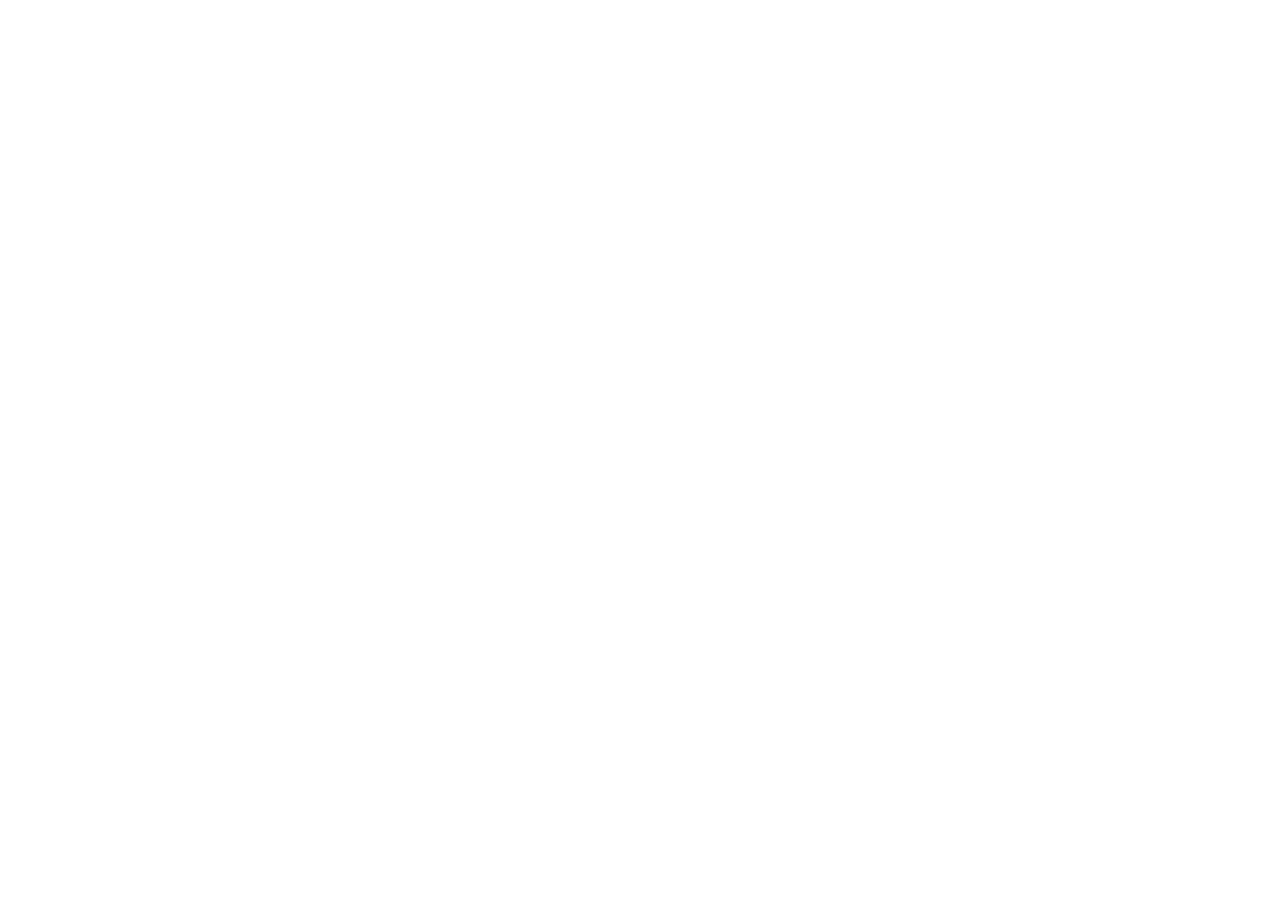
==== index.html @ 33f37fa2 "Coming soon" ====
<html>
<head>
  <!-- Kommentar -->
  <!DOCTYPE html>
  <html lang="sv">
    <head>
      <meta charset="utf-8">
      <meta name="viewport" content="width=device-width, initial-scale=1.0">
      <title>Tomorrow Textiles</title>
  		<link rel="stylesheet" href="./style.css">
      <link href="https://fonts.googleapis.com/css?family=Open+Sans:300,300i,400,400i,600,600i,700,700i,800,800i&display=swap" rel="stylesheet">
    </head>
</head>
<body>
  <div id="content-wrapper">
  <div id="background-image">
  </div>
  <div id="coming-soon">
    <h1> Tomorrow Textiles
    </h1>
    <a href="https://www.instagram.com/tomorrow.textiles/"> Coming soon
    <a>
  </div>
</div>
</body>
</html>
---- style.css ----
body {
  margin: 0;
  font-family: 'Open Sans', sans-serif;
}
h1 {
  font-size: 40px;
  color: white;
  font-weight: normal;
  text-align:center;
  font-weight:normal;
}
a {
  font-size: 25px;
  color: white;
  text-align: center;
  text-decoration: none;
  display: inherit;
  font-weight:lighter;
}
#content-wrapper{
  margin: 5vh;
  height: 90%;
}
#background-image{
  height: 100%;
  background-position: center;
  background-size: cover;
  background-image: url("rebecca_halv.jpg");
}
#coming-soon{
  position: absolute;
  width: 65vw;
  top: 50vh;
  left: 50vw;
  transform: translate(-50%, -50%);
}
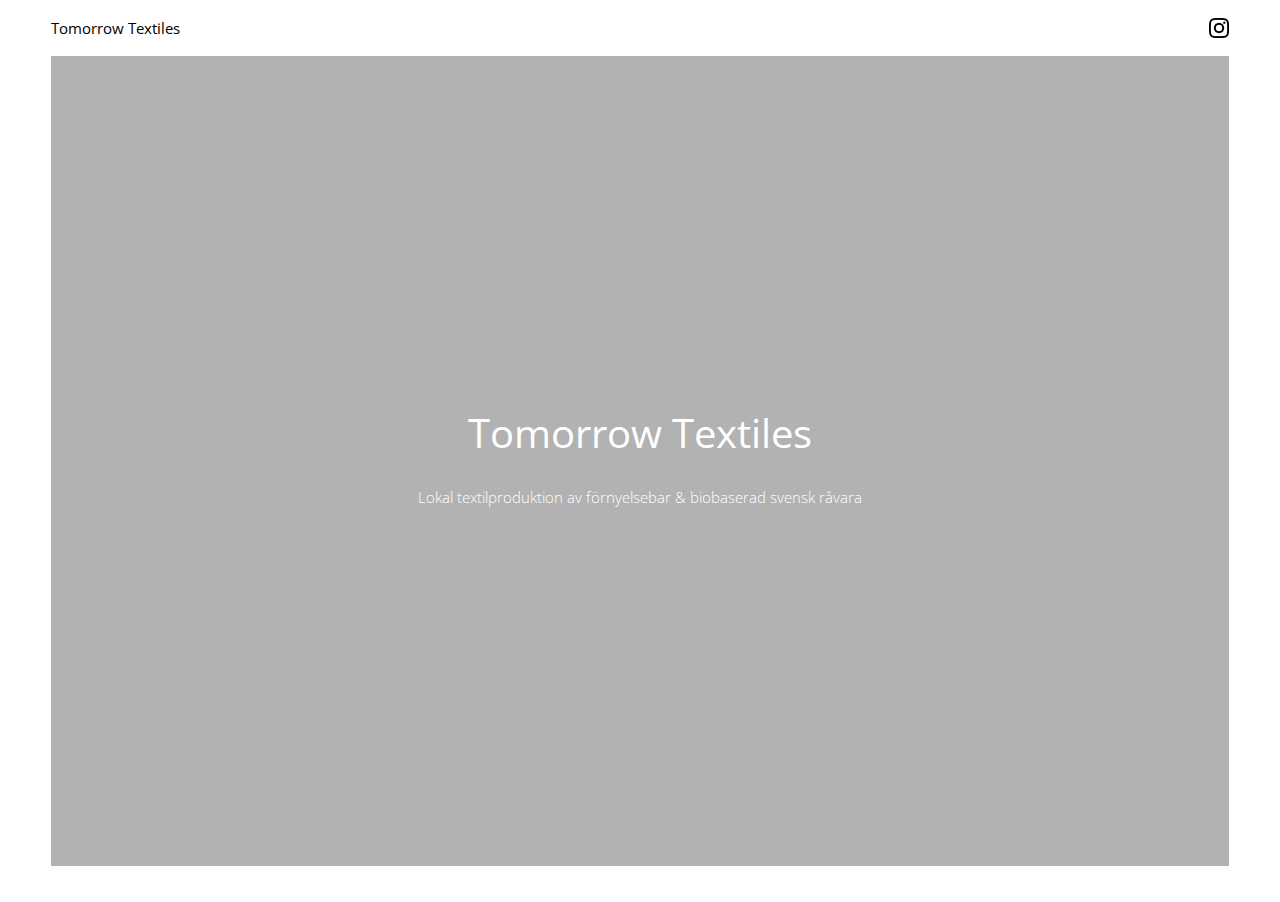
==== commit c1d026c9: "link to instagram" ====
--- a/index.html
+++ b/index.html
@@ -12,15 +12,28 @@
     </head>
 </head>
 <body>
+  <!-- Navivigation bar -->
+  <nav class="navigation-bar">
+    <a href="index.html">Tomorrow Textiles
+    </a>
+    <a id="instagram-link" href="https://www.instagram.com/tomorrow.textiles/">
+      <img id="icon" src="instagram_icon.png" alt="Instagram">
+    </a>
+  </nav>
+  <!-- Landing page -->
   <div id="content-wrapper">
-  <div id="background-image">
+    <div id="background-image-index">
+      <div id="overlay-index">
+      </div>
+    </div>
+    <div id="text-intro-index">
+      <h1> Tomorrow Textiles
+      </h1>
+      <p> Lokal textilproduktion av förnyelsebar & biobaserad svensk råvara
+      </p>
+    </div>
   </div>
-  <div id="coming-soon">
-    <h1> Tomorrow Textiles
-    </h1>
-    <a href="https://www.instagram.com/tomorrow.textiles/"> Coming soon
-    <a>
-  </div>
-</div>
+  <!-- Svensk Ullinnivation -->
 </body>
+<!-- Footer -->
 </html>
--- a/style.css
+++ b/style.css
@@ -9,25 +9,51 @@
   text-align:center;
   font-weight:normal;
 }
-a {
-  font-size: 25px;
+p {
+  font-size: 15px;
   color: white;
   text-align: center;
-  text-decoration: none;
-  display: inherit;
   font-weight:lighter;
 }
+ul{
+  margin: 0;
+  padding: 0;
+}
+li{
+  list-style-type: none;
+  display: inline;
+}
+a{
+  font-size: 15px;
+  text-decoration: none;
+  color: black;
+}
+nav {
+  margin: 2vh 4vw 2vh 4vw;
+}
+#instagram-link {
+  float: right;
+}
+#icon{
+  width: 20px;
+}
 #content-wrapper{
-  margin: 5vh;
+  margin: 0vh 4vw 4vh 4vw;
   height: 90%;
 }
-#background-image{
+#background-image-index{
   height: 100%;
   background-position: center;
   background-size: cover;
   background-image: url("rebecca_halv.jpg");
 }
-#coming-soon{
+#overlay-index {
+  position: inherit;
+  height: 100%;
+  width: 100%;
+  background-color: rgba(0,0,0,0.3);
+}
+#text-intro-index{
   position: absolute;
   width: 65vw;
   top: 50vh;
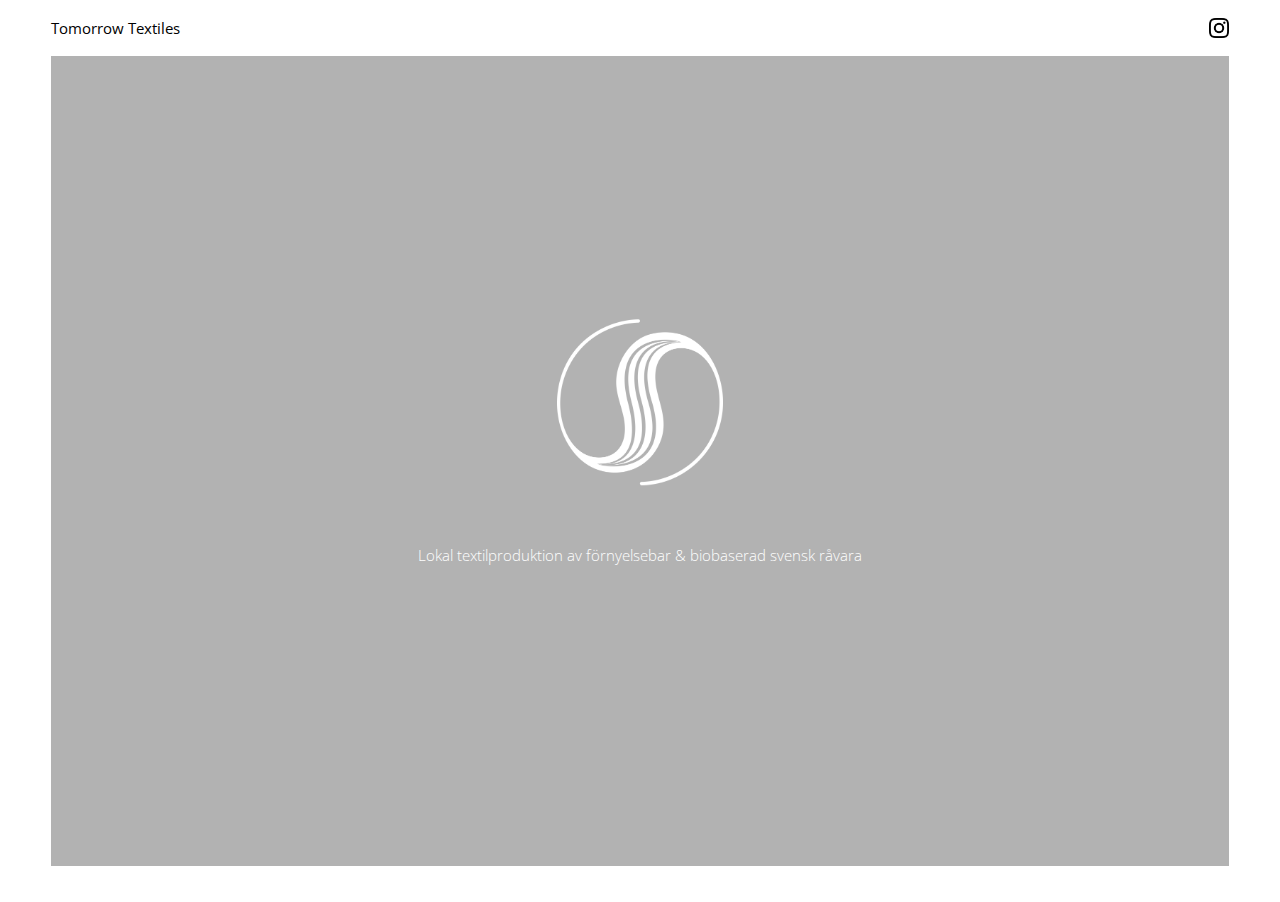
==== commit 79cade17: "logo" ====
--- a/index.html
+++ b/index.html
@@ -27,8 +27,7 @@
       </div>
     </div>
     <div id="text-intro-index">
-      <h1> Tomorrow Textiles
-      </h1>
+      <img id="logo" src="tt-logo-large.png" alt="Tomorrow Textiles">
       <p> Lokal textilproduktion av förnyelsebar & biobaserad svensk råvara
       </p>
     </div>
--- a/style.css
+++ b/style.css
@@ -53,6 +53,15 @@
   width: 100%;
   background-color: rgba(0,0,0,0.3);
 }
+#logo{
+  display: block;
+  margin-left: auto;
+  margin-right: auto;
+  padding-bottom: 5vh;
+  width: 20%;
+
+
+}
 #text-intro-index{
   position: absolute;
   width: 65vw;
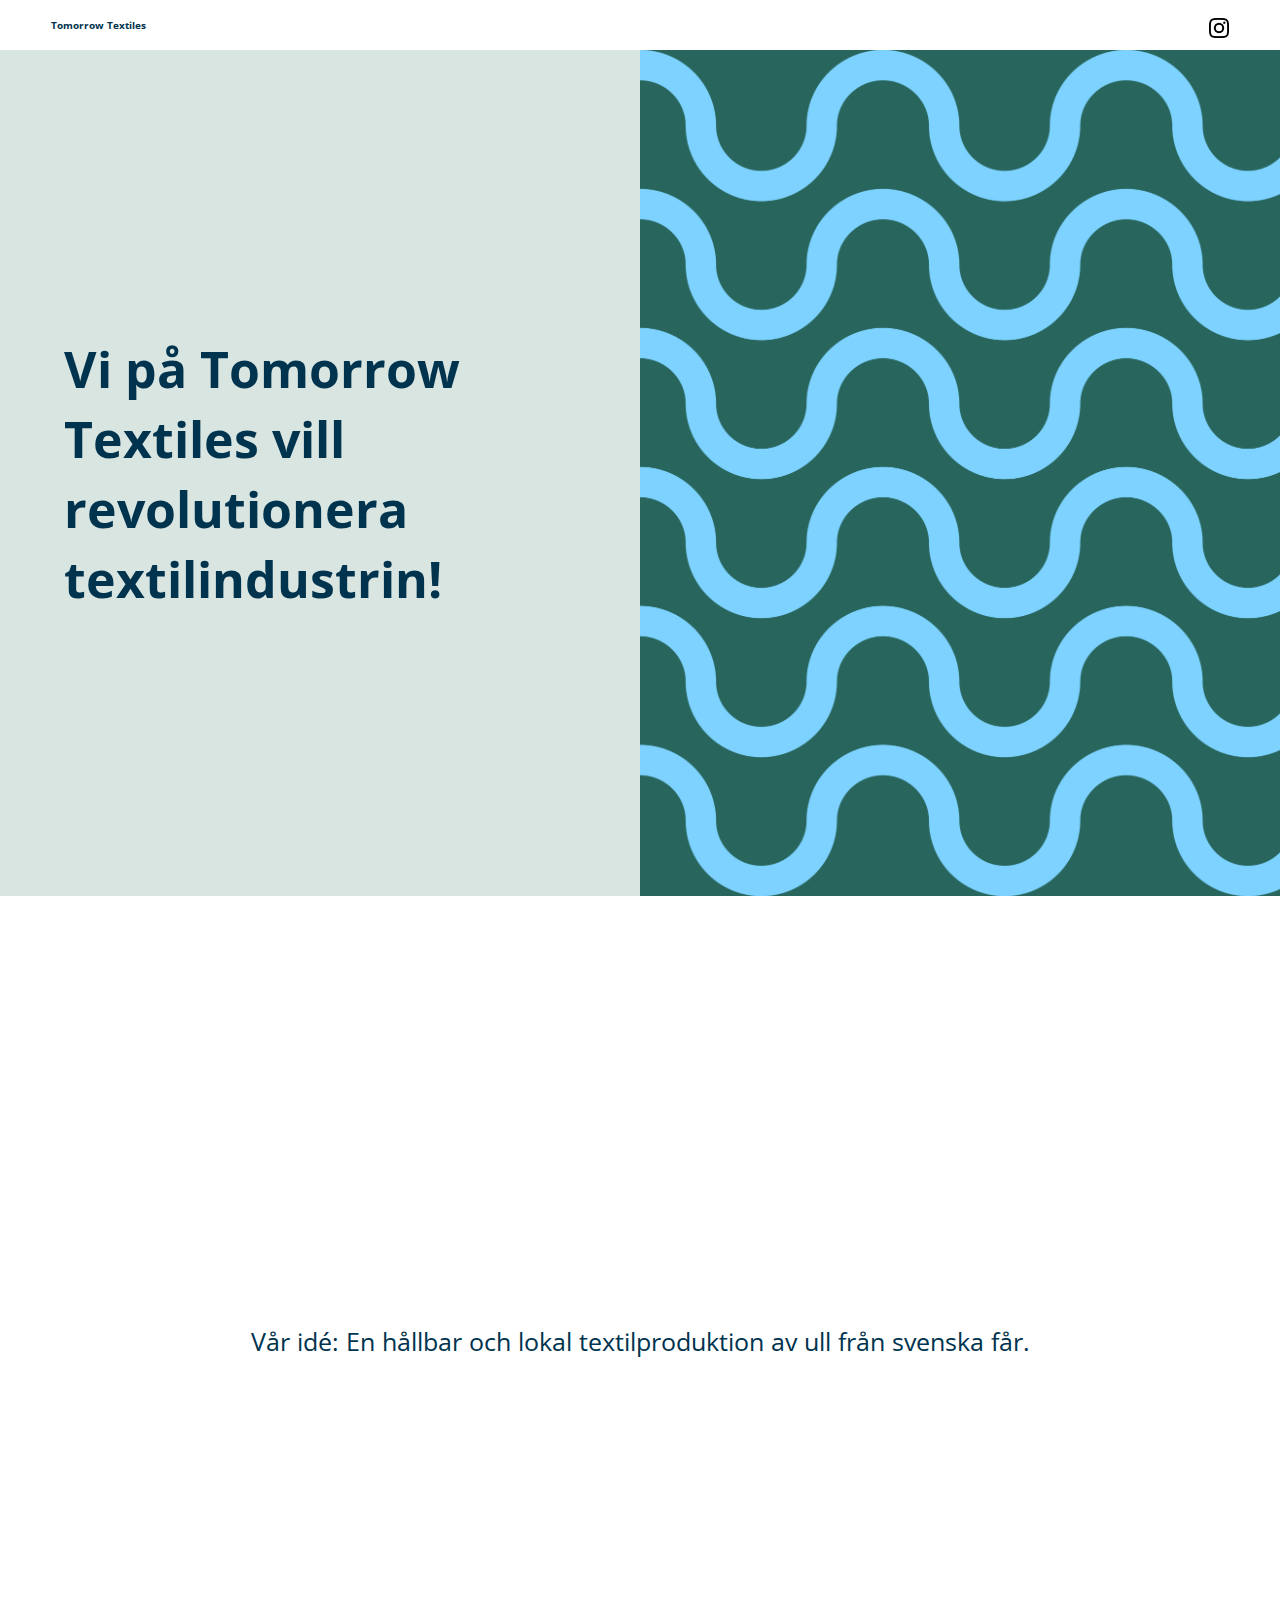
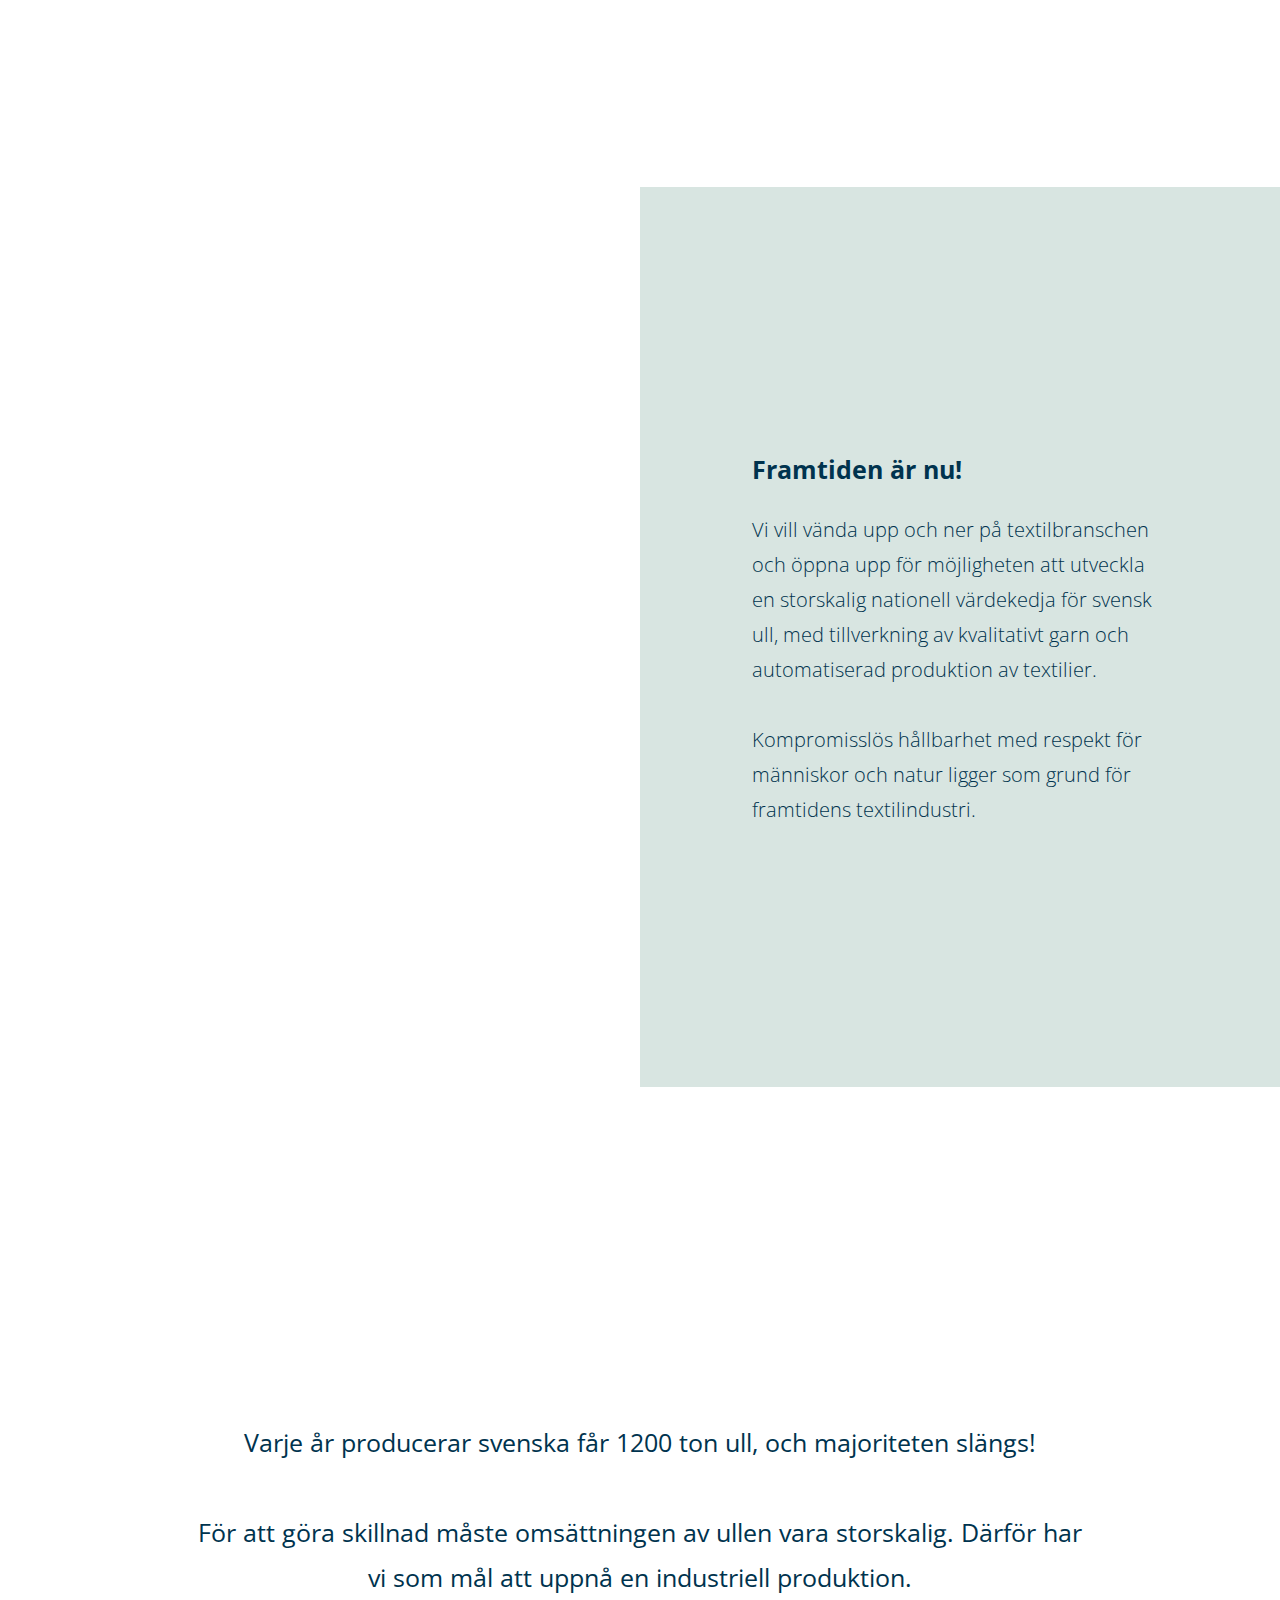
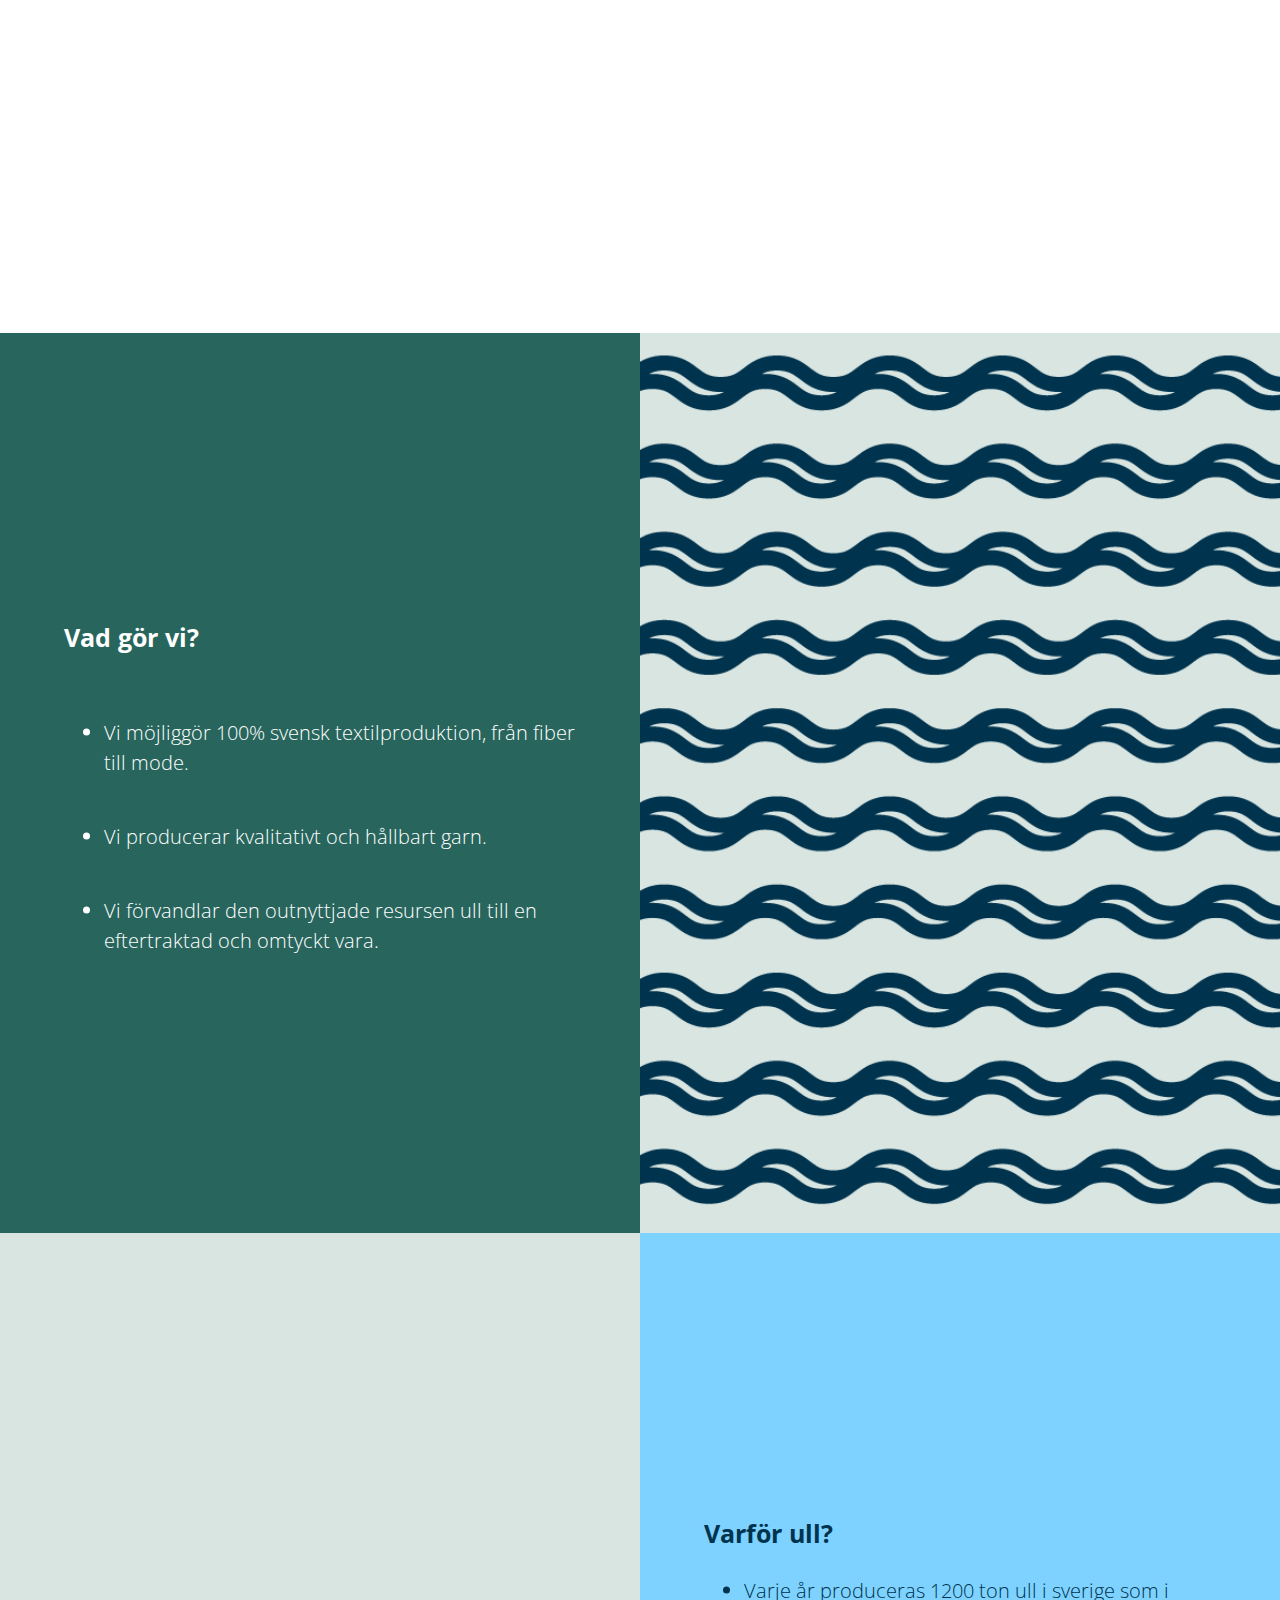
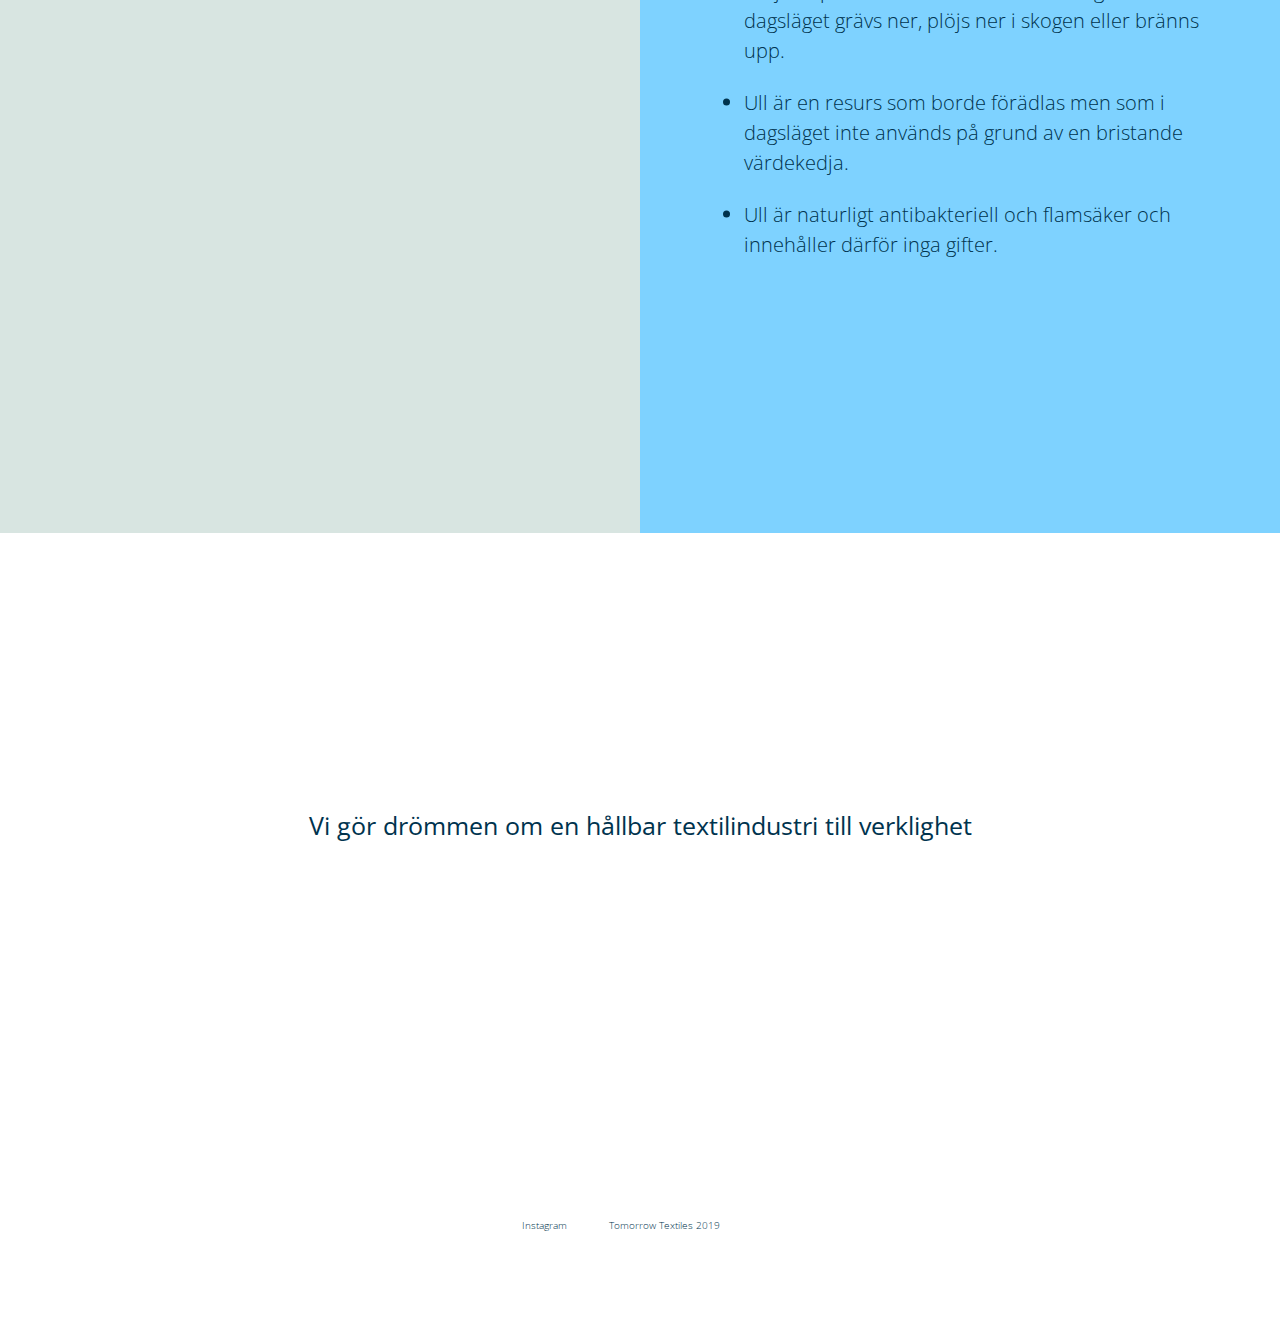
==== commit b491fe60: "New and first version of the website" ====
--- a/index.html
+++ b/index.html
@@ -16,23 +16,113 @@
   <nav class="navigation-bar">
     <a href="index.html">Tomorrow Textiles
     </a>
-    <a id="instagram-link" href="https://www.instagram.com/tomorrow.textiles/">
-      <img id="icon" src="instagram_icon.png" alt="Instagram">
+    <a class="instagram-link" href="https://www.instagram.com/tomorrow.textiles/">
+      <img class="icon" src="instagram_icon.png" alt="Instagram">
     </a>
   </nav>
+  <!-- Containing the wolge page -->
+<div class="content-wrapper">
   <!-- Landing page -->
-  <div id="content-wrapper">
-    <div id="background-image-index">
-      <div id="overlay-index">
+    <div class="content-wrapper-grid-index">
+      <div id="content-wrapper-index-left">
+        <div id="content-wrapper-index-left-text">
+        <h1> Vi på Tomorrow Textiles vill revolutionera textilindustrin!
+        </h1>
+        </div>
+      </div>
+      <div id="content-wrapper-index-right">
       </div>
     </div>
-    <div id="text-intro-index">
-      <img id="logo" src="tt-logo-large.png" alt="Tomorrow Textiles">
-      <p> Lokal textilproduktion av förnyelsebar & biobaserad svensk råvara
-      </p>
+  <!-- Vår galna idé -->
+    <div class="content-wrapper-citat">
+      <div class="content-wrapper-citat-short-text">
+        <h2> Vår idé: En hållbar och lokal textilproduktion av ull från svenska får.
+        </h2>
+      </div>
+    </div>
+  <!-- Framtiden är nu -->
+  <div class="content-wrapper-grid">
+    <div id="content-wrapper-framtid-left">
+    </div>
+    <div id="content-wrapper-framtid-right">
+      <div id="content-wrapper-framtid-right-text">
+        <h3> Framtiden är nu!
+        </h3>
+        <p> Vi vill vända upp och ner på textilbranschen och öppna upp för
+        möjligheten att utveckla en storskalig nationell värdekedja för
+        svensk ull, med tillverkning av kvalitativt garn och automatiserad
+        produktion av textilier.
+        <br>
+        <br>
+        Kompromisslös hållbarhet med respekt för människor
+        och natur ligger som grund för framtidens textilindustri.
+        </p>
+      </div>
     </div>
   </div>
-  <!-- Svensk Ullinnivation -->
+  <!-- 1200 tonn ull  -->
+  <div class="content-wrapper-citat">
+    <div class="content-wrapper-citat-long-text">
+      <h2> Varje år producerar svenska får 1200 ton ull, och majoriteten slängs!
+        <br>
+        <br>
+        För att göra skillnad måste omsättningen av ullen vara
+        storskalig. Därför har vi som mål att uppnå en industriell produktion.
+      </h2>
+    </div>
+  </div>
+  <!-- faktaruta + mönster -->
+  <div class="content-wrapper-grid">
+    <div id="content-wrapper-fakta-left">
+      <div id="content-wrapper-fakta-left-text">
+        <h3> Vad gör vi? </h3>
+        <br>
+        <ul>
+        <li> Vi möjliggör 100% svensk textilproduktion, från fiber till mode.</li>
+        <br>
+        <br>
+        <li> Vi producerar kvalitativt och hållbart garn.  </li>
+        <br>
+        <br>
+        <li> Vi förvandlar den outnyttjade resursen ull till en eftertraktad och omtyckt vara. </li>
+      </ul>
+      </div>
+    </div>
+    <div id="content-wrapper-fakta-right">
+    </div>
+  </div>
+  <!-- Varför ull? -->
+  <div class="content-wrapper-grid">
+    <div id="content-wrapper-ull-left">
+    </div>
+    <div id="content-wrapper-ull-right">
+      <div id="content-wrapper-ull-right-text">
+        <h3>Varför ull?
+        </h3>
+        <ul>
+          <li> Varje år produceras 1200 ton ull i sverige som i dagsläget grävs ner, plöjs ner i skogen eller bränns upp. </li>
+          <br>
+          <li> Ull är en resurs som borde förädlas men som i dagsläget inte används på grund av en bristande värdekedja. </li>
+          <br>
+          <li> Ull är naturligt antibakteriell och flamsäker och innehåller därför inga gifter.</li>
+        </ul>
+      </div>
+    </div>
+  </div>
+  <!-- Citat: vi är inte bara ett spinneri-->
+  <div class="content-wrapper-citat">
+    <div class="content-wrapper-citat-text-footer">
+      <h2> Vi gör drömmen om en hållbar textilindustri till verklighet
+      </h2>
+    </div>
+  </div>
+  </div>
+  <!-- Heltäckande bild, footer, kontakt-->
+<footer>
+  <div id="content-wrapper-footer">
+    <a href="https://www.instagram.com/tomorrow.textiles/"> Instagram </a>
+    <p> Tomorrow Textiles 2019 </p>
+  </div>
+</footer>
 </body>
-<!-- Footer -->
 </html>
--- a/style.css
+++ b/style.css
@@ -3,69 +3,320 @@
   font-family: 'Open Sans', sans-serif;
 }
 h1 {
-  font-size: 40px;
-  color: white;
+  font-size: 50px;
+  font-weight: normal;
+  text-align:left;
+  font-weight:bold;
+  color: #00334E;
+  line-height: 70px;
+}
+h2{
+  font-size: 25px;
   font-weight: normal;
   text-align:center;
   font-weight:normal;
+  color: #00334E;
+  line-height: 45px;
+}
+h3{
+  font-size: 25px;
+  text-align: left;
+  color: white;
+  font-weight:bold;
+  line-height: 35px;
+  color:#00334E;
 }
 p {
-  font-size: 15px;
+  font-size: 20px;
+  text-align: left;
+  font-weight:lighter;
+  line-height: 35px;
+  color: #00334E;
+}
+li {
+  font-size: 20px;
+  text-align: left;
+  font-weight:lighter;
+  line-height: 30px;
   color: white;
-  text-align: center;
+}
+a{
+  font-size: 10px;
   font-weight:lighter;
-}
-ul{
-  margin: 0;
-  padding: 0;
-}
-li{
-  list-style-type: none;
-  display: inline;
-}
-a{
-  font-size: 15px;
   text-decoration: none;
-  color: black;
+  color: #00334E;
 }
 nav {
   margin: 2vh 4vw 2vh 4vw;
 }
-#instagram-link {
+/* navigation bar */
+.navigation-bar a {
+  font-weight: bold;
+}
+.instagram-link {
   float: right;
 }
-#icon{
+.icon{
   width: 20px;
 }
-#content-wrapper{
-  margin: 0vh 4vw 4vh 4vw;
-  height: 90%;
-}
-#background-image-index{
-  height: 100%;
+/* Landing page */
+.content-wrapper{
+    width: 100%;
+}
+.content-wrapper-grid-index{
+  display: grid;
+  grid-template-columns: 1fr 1fr;
+  grid-gap: 0vw;
+  padding: 0vw;
+  margin-top: 0;
+  grid-auto-rows: 94vh;
+}
+.content-wrapper-grid{
+  display: grid;
+  grid-gap: 0vw;
+  padding: 0vw;
+  margin-top: 0;
+  display: grid;
+  width: 100%;
+  grid-auto-rows: 100vh;
+  grid-template-areas:  "a b";
+}
+#content-wrapper-index-left{
+  background-color: #D8E5E1;
+  position: relative;
+}
+#content-wrapper-index-left-text{
+  position: absolute;
+  width: 80%;
+  top: 50%;
+  left: 50%;
+  transform: translate(-50%, -50%);
+  padding: 7vh 0vw;
+}
+#content-wrapper-index-right{
+  background-color: #28665D;
+  background-image: url("thread_1.png");
+  background-repeat: no-repeat;
+  background-size: cover;
+}
+/* sida med citat */
+.content-wrapper-citat {
+  position: relative;
+  display: table;
+  width: 100%;
+  text-align:center;
+}
+.content-wrapper-citat-short-text {
+  width: 70%;
+  margin: auto;
+  margin-top: 47vh;
+  margin-bottom: 47vh;
+}
+.content-wrapper-citat-long-text {
+  width: 70%;
+  margin: auto;
+  margin-top: 37vh;
+  margin-bottom: 37vh;
+}
+.content-wrapper-citat-text-footer {
+  width: 70%;
+  margin: auto;
+  margin-top: 30vh;
+  margin-bottom: 30vh;
+}
+/* Framtiden är nu */
+#content-wrapper-framtid-left{
+  background-color: #ffffff;
+  background-image: url("rebecca_halv.jpg");
+  background-repeat: no-repeat;
+  background-size: cover;
   background-position: center;
-  background-size: cover;
-  background-image: url("rebecca_halv.jpg");
-}
-#overlay-index {
-  position: inherit;
-  height: 100%;
-  width: 100%;
-  background-color: rgba(0,0,0,0.3);
-}
-#logo{
-  display: block;
-  margin-left: auto;
-  margin-right: auto;
-  padding-bottom: 5vh;
-  width: 20%;
-
-
-}
-#text-intro-index{
+}
+#content-wrapper-framtid-right{
+  background-color: #D8E5E1;
+  position: relative;
+}
+#content-wrapper-framtid-right-text {
   position: absolute;
-  width: 65vw;
-  top: 50vh;
-  left: 50vw;
+  width: 65%;
+  top: 50%;
+  left: 50%;
   transform: translate(-50%, -50%);
-}
+  padding: 7vh 0vw;
+}
+/* Faktarutan */
+#content-wrapper-fakta-left{
+  background-color: #28665D;
+  position: relative;
+  grid-area: a;
+}
+#content-wrapper-fakta-left-text{
+  position: absolute;
+  width: 80%;
+  top: 50%;
+  left: 50%;
+  transform: translate(-50%, -50%);
+  padding: 7vh 0vw;
+}
+#content-wrapper-fakta-left-text p{
+  color: white;
+}
+#content-wrapper-fakta-left-text h3{
+  color: white;
+}
+#content-wrapper-fakta-right{
+  background-color: #D8E5E1;
+  background-image: url("thread_2.png");
+  background-repeat: no-repeat;
+  background-size: cover;
+  grid-area: b;
+}
+/* Varför Ull */
+#content-wrapper-ull-left{
+  background-color: #D8E5E1;
+  background-image: url("ull_2.jpg");
+  background-repeat: no-repeat;
+  background-size: cover;
+  grid-area: aa ba;
+}
+#content-wrapper-ull-right{
+  background-color: #7ED2FF;
+  position: relative;
+  grid-area: ab bb;
+}
+#content-wrapper-ull-right-text{
+  position: absolute;
+  width: 80%;
+  top: 50%;
+  left: 50%;
+  transform: translate(-50%, -50%);
+  padding: 7vh 0vw;
+}
+#content-wrapper-ull-right-text li {
+  color: #00334E;
+}
+#content-wrapper-footer{
+  display: table;
+  padding: 10vh 8vw;
+  text-align: center;
+  margin: auto;
+  background-image: url("");
+  background-color: white;
+  background-repeat: no-repeat;
+  background-size: cover;
+  position: relative;
+}
+#content-wrapper-footer p {
+  display: inline;
+  font-size: 10px;
+  padding: 0vh 3vw 0vh 0vw;
+}
+#content-wrapper-footer a {
+  display: inline;
+  font-size: 10px;
+  padding: 0vh 3vw 0vh 0vw;
+}
+/* On screens that are 600px or less*/
+@media screen and (max-width: 600px){
+  h1 {
+    font-size: 30px;
+    line-height: 45px;
+  }
+  h2{
+    font-size: 15px;
+    line-height: 20px;
+  }
+  h3{
+    font-size: 15px;
+    line-height: 20px;
+  }
+  p {
+    font-size: 12px;
+    line-height: 18px;
+  }
+  li {
+    font-size: 15px;
+    line-height: 20px;
+  }
+  .content-wrapper-grid{
+    display: grid;
+    grid-gap: 0vw;
+    padding: 0vw;
+    margin-top: 0;
+    display: grid;
+    width: 100%;
+    grid-auto-rows: 50vh;
+    grid-template-areas:  "a"
+                          "b";
+  }
+  #content-wrapper-fakta-left{
+    background-color: #28665D;
+    position: relative;
+    grid-area: b;
+  }
+  #content-wrapper-fakta-right{
+    background-color: #D8E5E1;
+    background-image: url("thread_2.png");
+    background-repeat: no-repeat;
+    background-size: cover;
+    grid-area: a;
+  }
+  .content-wrapper-grid-index{
+    grid-template-columns: 1fr;
+    grid-auto-rows: 50vh;
+  }
+  #content-wrapper-index-left-text{
+    width: 65%;
+  }
+  /* sida med citat */
+  .content-wrapper-citat-short-text {
+    width: 75%;
+    margin: auto;
+    margin-top: 25vh;
+    margin-bottom: 25vh;
+  }
+  .content-wrapper-citat-long-text {
+    width: 75%;
+    margin: auto;
+    margin-top: 20vh;
+    margin-bottom: 20vh;
+  }
+  .content-wrapper-citat-text-footer {
+    width: 75%;
+    margin: auto;
+    margin-top: 15vh;
+    margin-bottom: 15vh;
+  }
+  #content-wrapper-footer{
+    padding: 5vh 8vw;
+  }
+}
+@media screen and (min-width: 600px)and (max-width: 900px) {
+  .content-wrapper-grid-index{
+    grid-template-columns: 1fr;
+    grid-auto-rows: 50vh;
+  }
+  .content-wrapper-grid{
+    display: grid;
+    grid-gap: 0vw;
+    padding: 0vw;
+    margin-top: 0;
+    display: grid;
+    width: 100%;
+    grid-auto-rows: 50vh;
+    grid-template-areas:  "a"
+                          "b";
+  }
+  #content-wrapper-fakta-left{
+    background-color: #28665D;
+    position: relative;
+    grid-area: b;
+  }
+  #content-wrapper-fakta-right{
+    background-color: #D8E5E1;
+    background-image: url("thread_2.png");
+    background-repeat: no-repeat;
+    background-size: cover;
+    grid-area: a;
+  }
+}
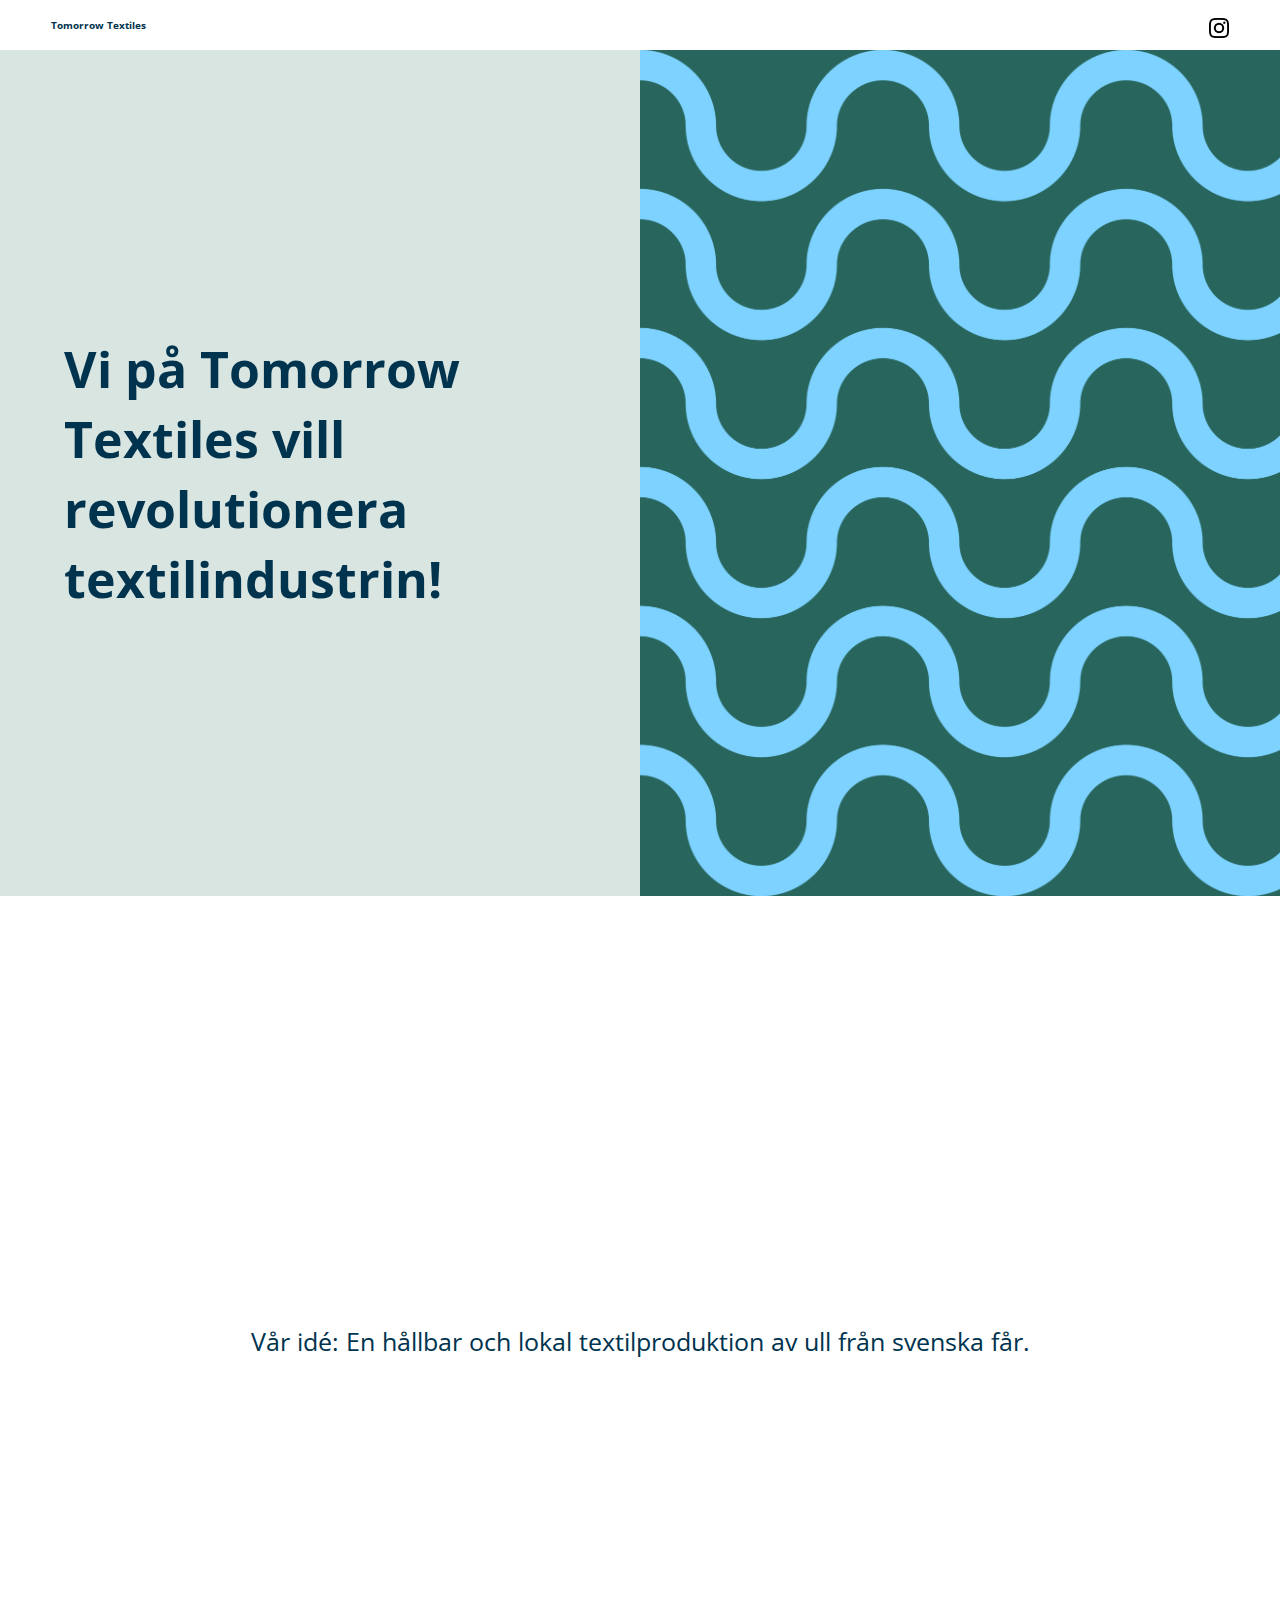
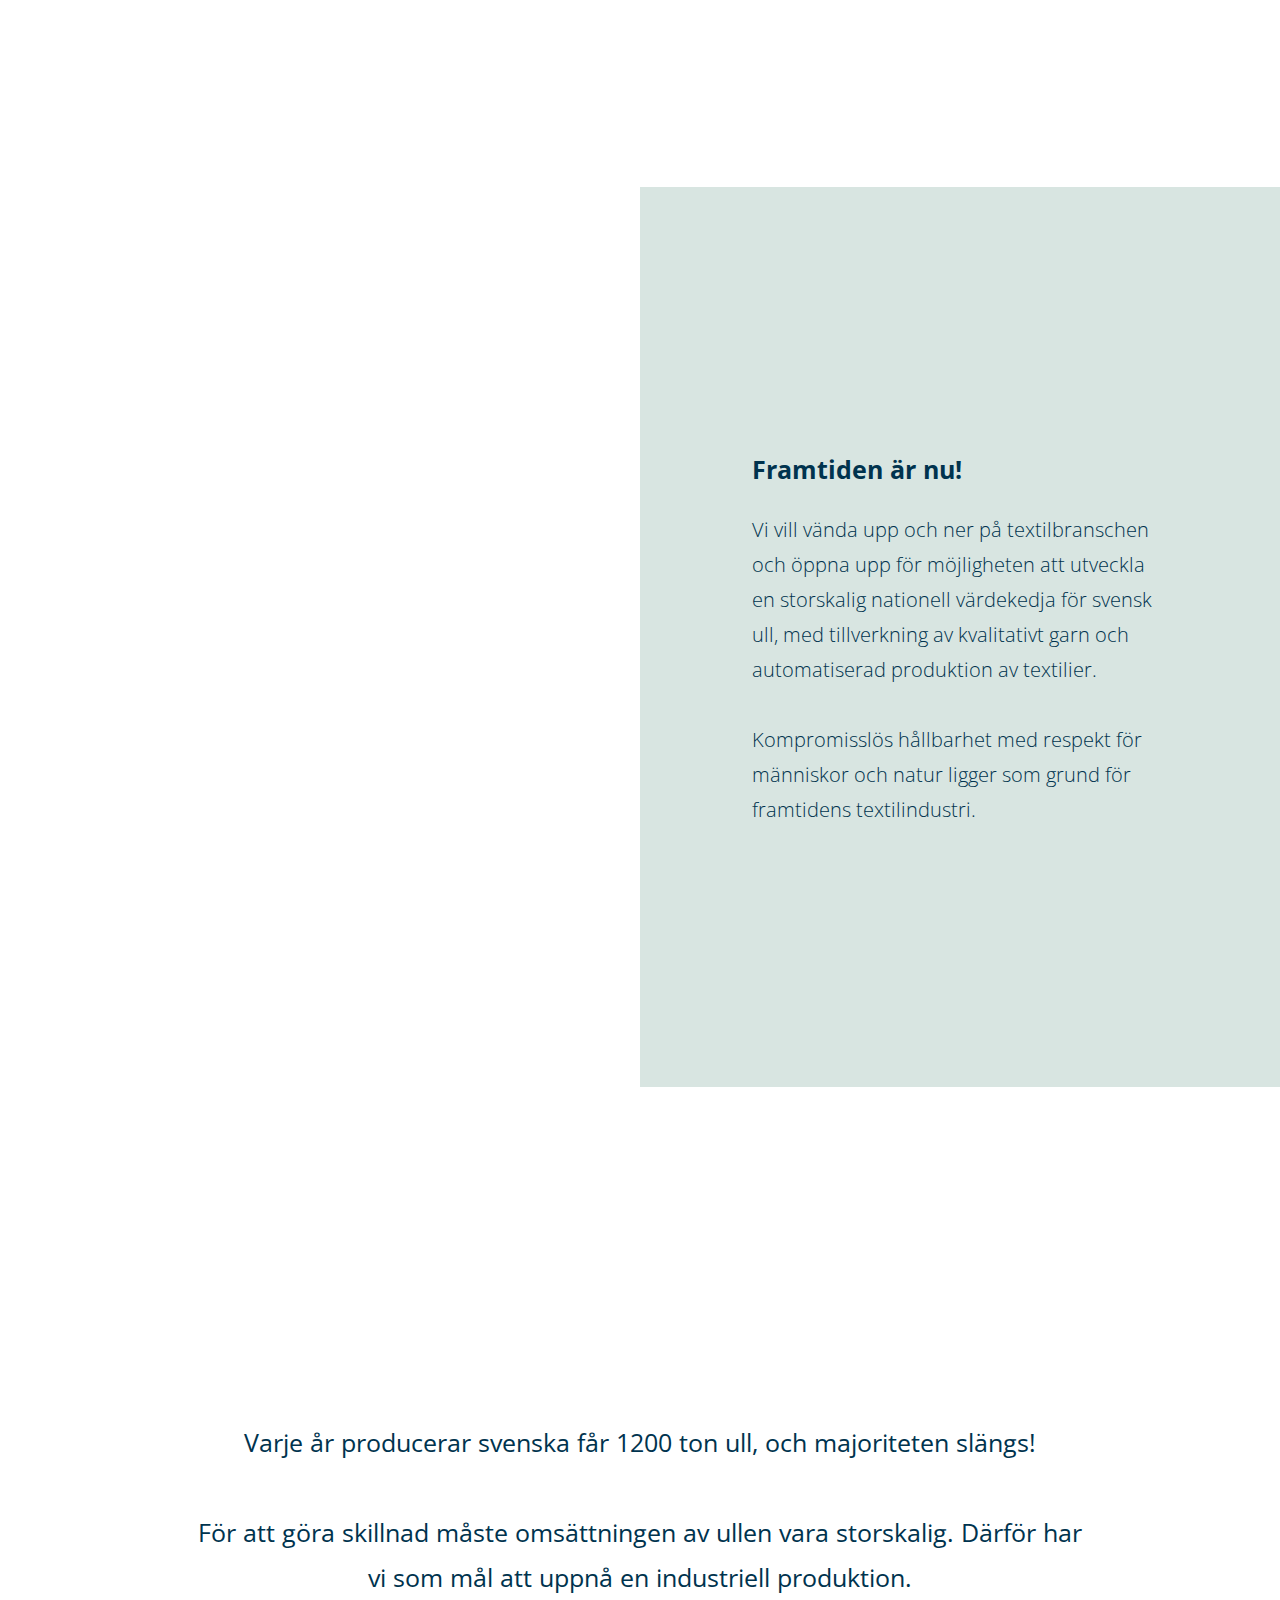
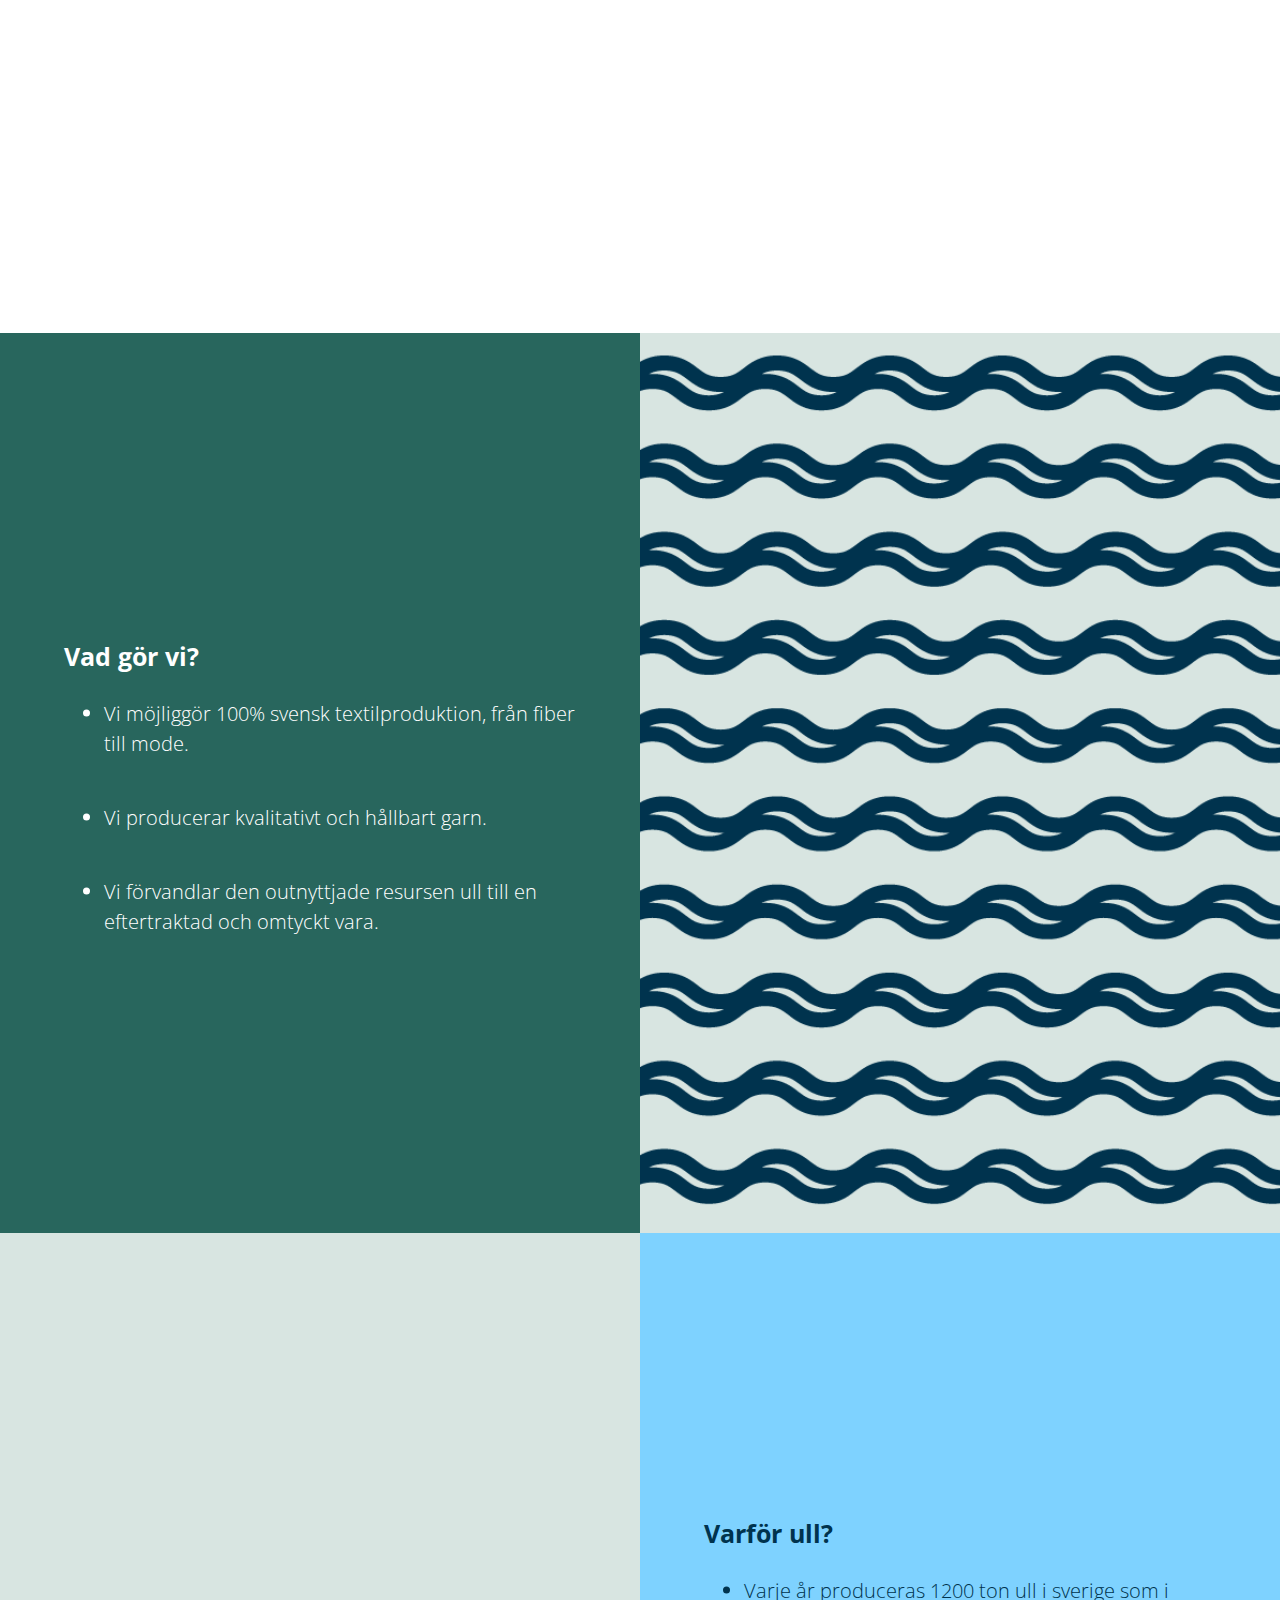
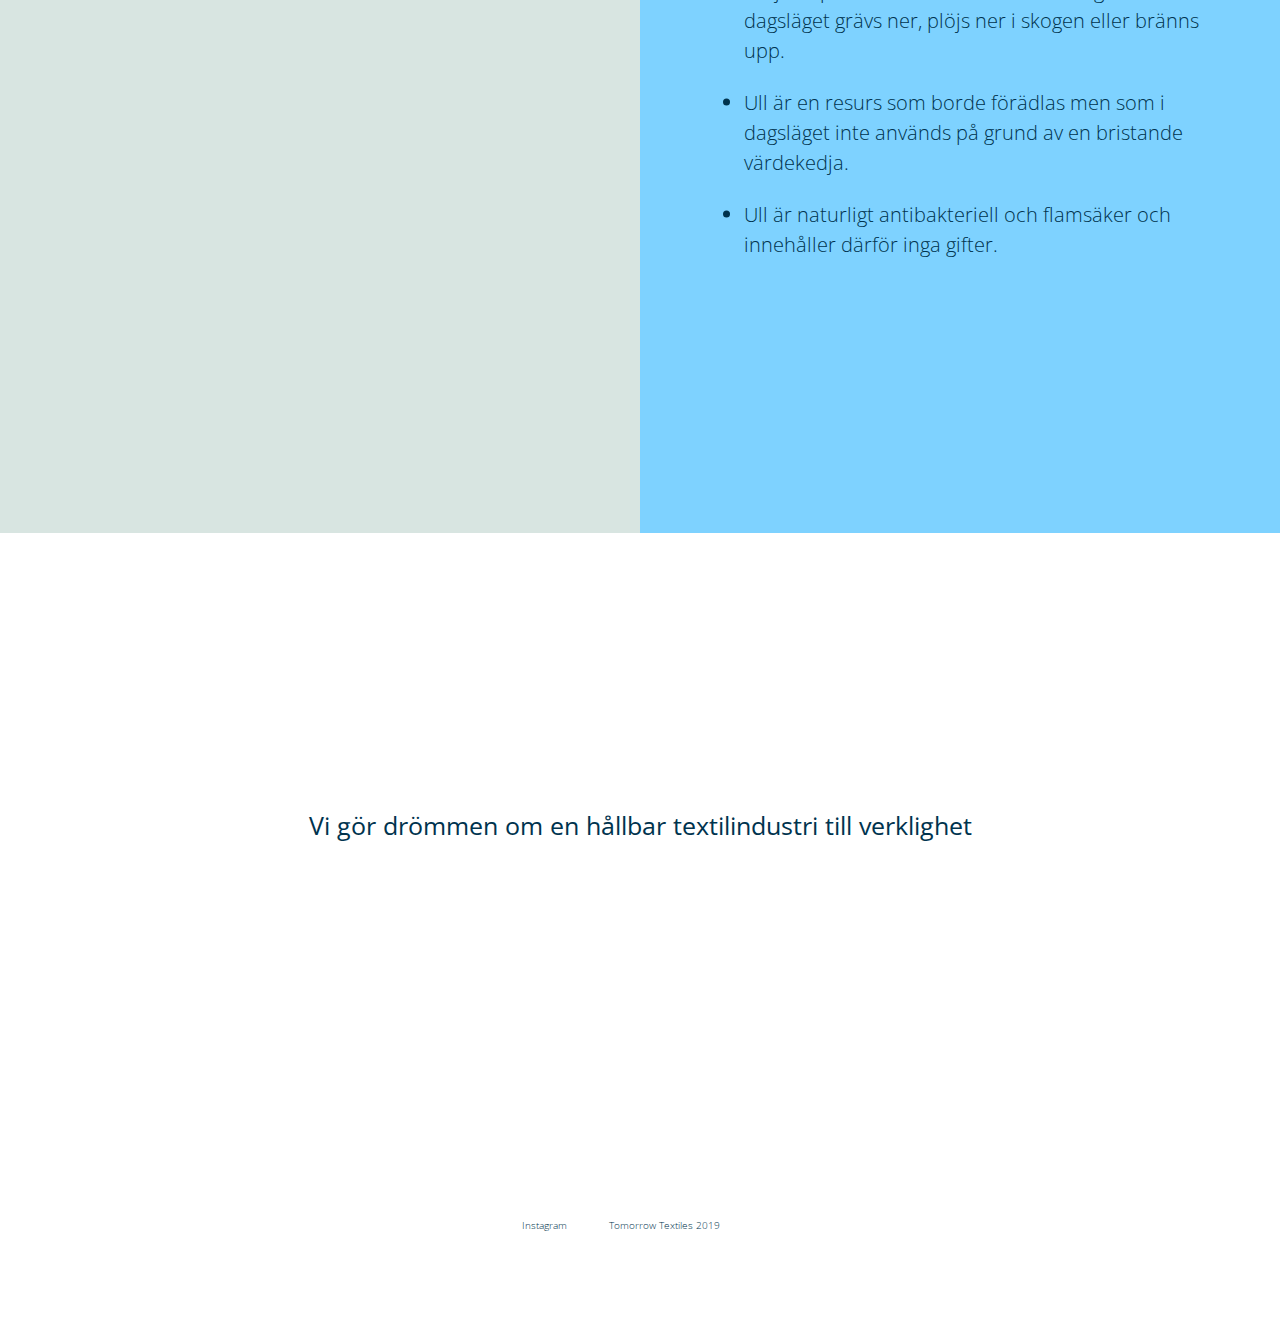
==== commit d9c14812: "Update index.html" ====
--- a/index.html
+++ b/index.html
@@ -76,7 +76,6 @@
     <div id="content-wrapper-fakta-left">
       <div id="content-wrapper-fakta-left-text">
         <h3> Vad gör vi? </h3>
-        <br>
         <ul>
         <li> Vi möjliggör 100% svensk textilproduktion, från fiber till mode.</li>
         <br>
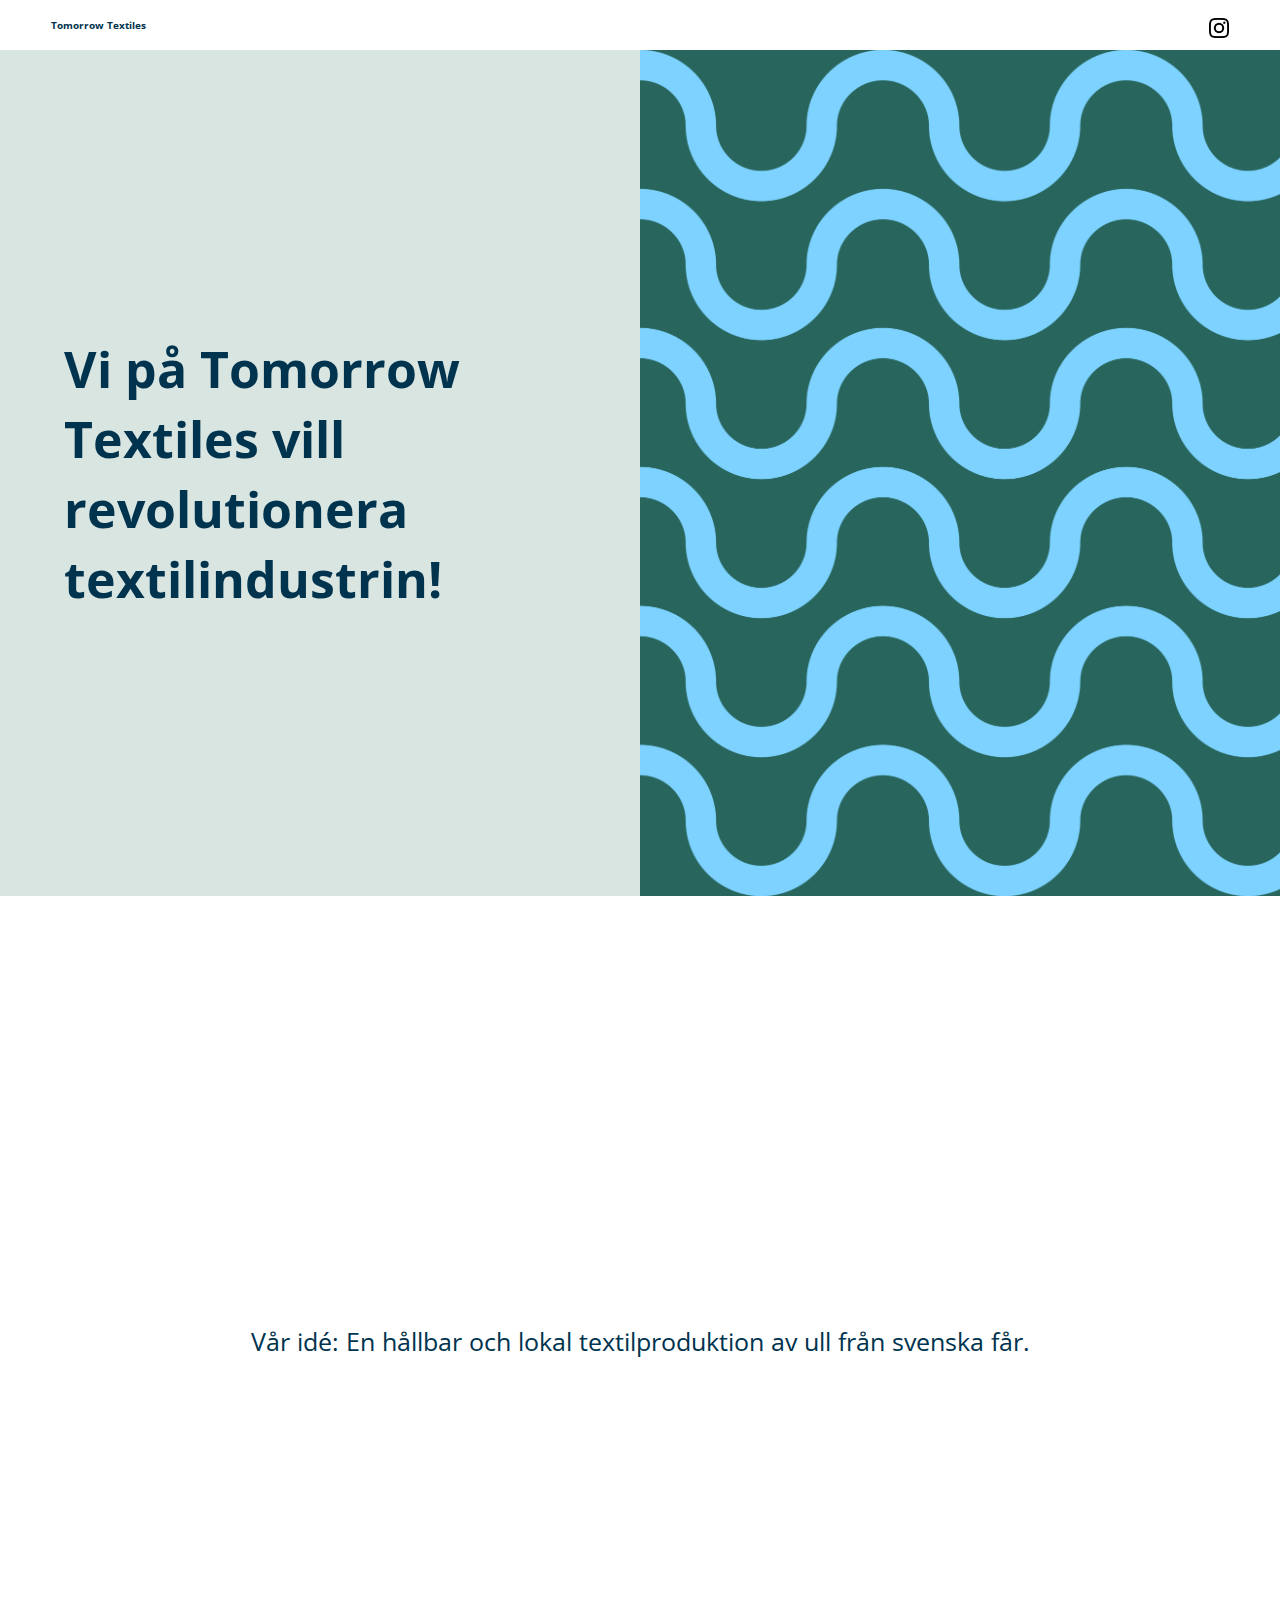
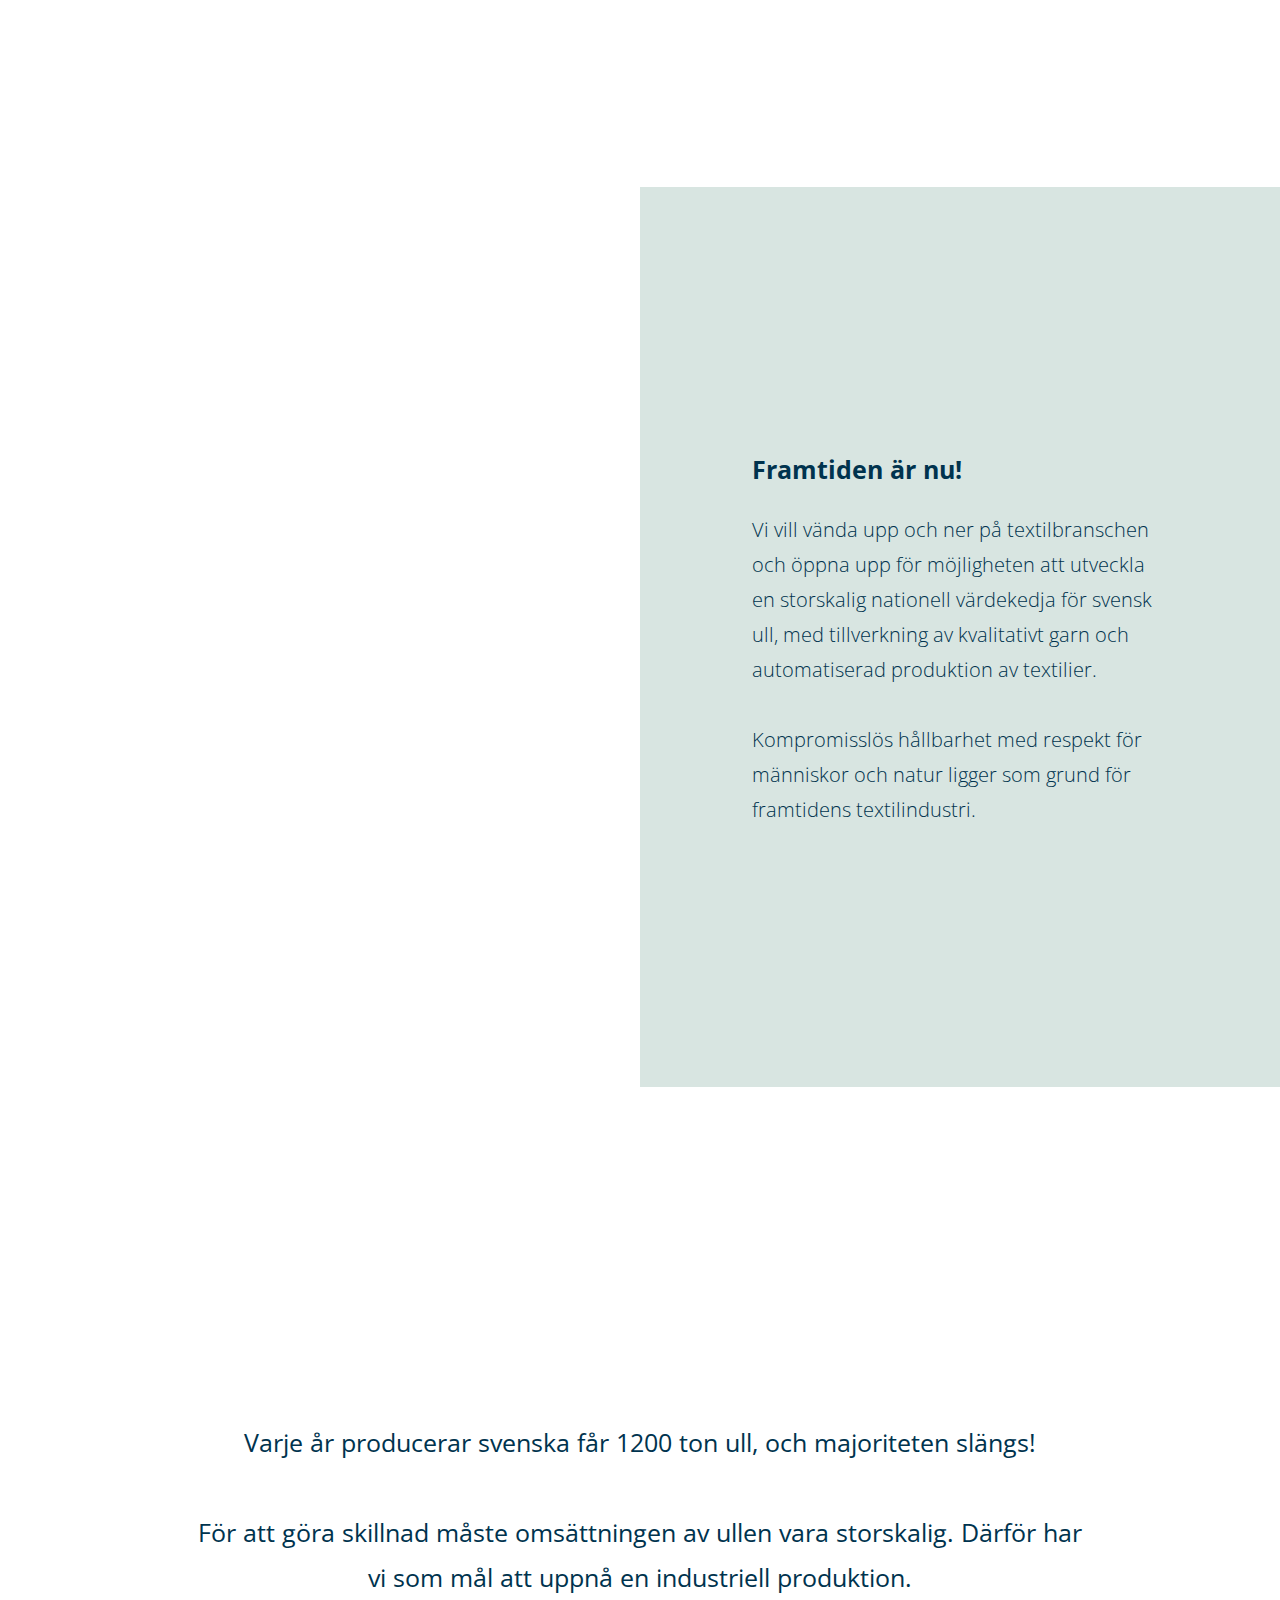
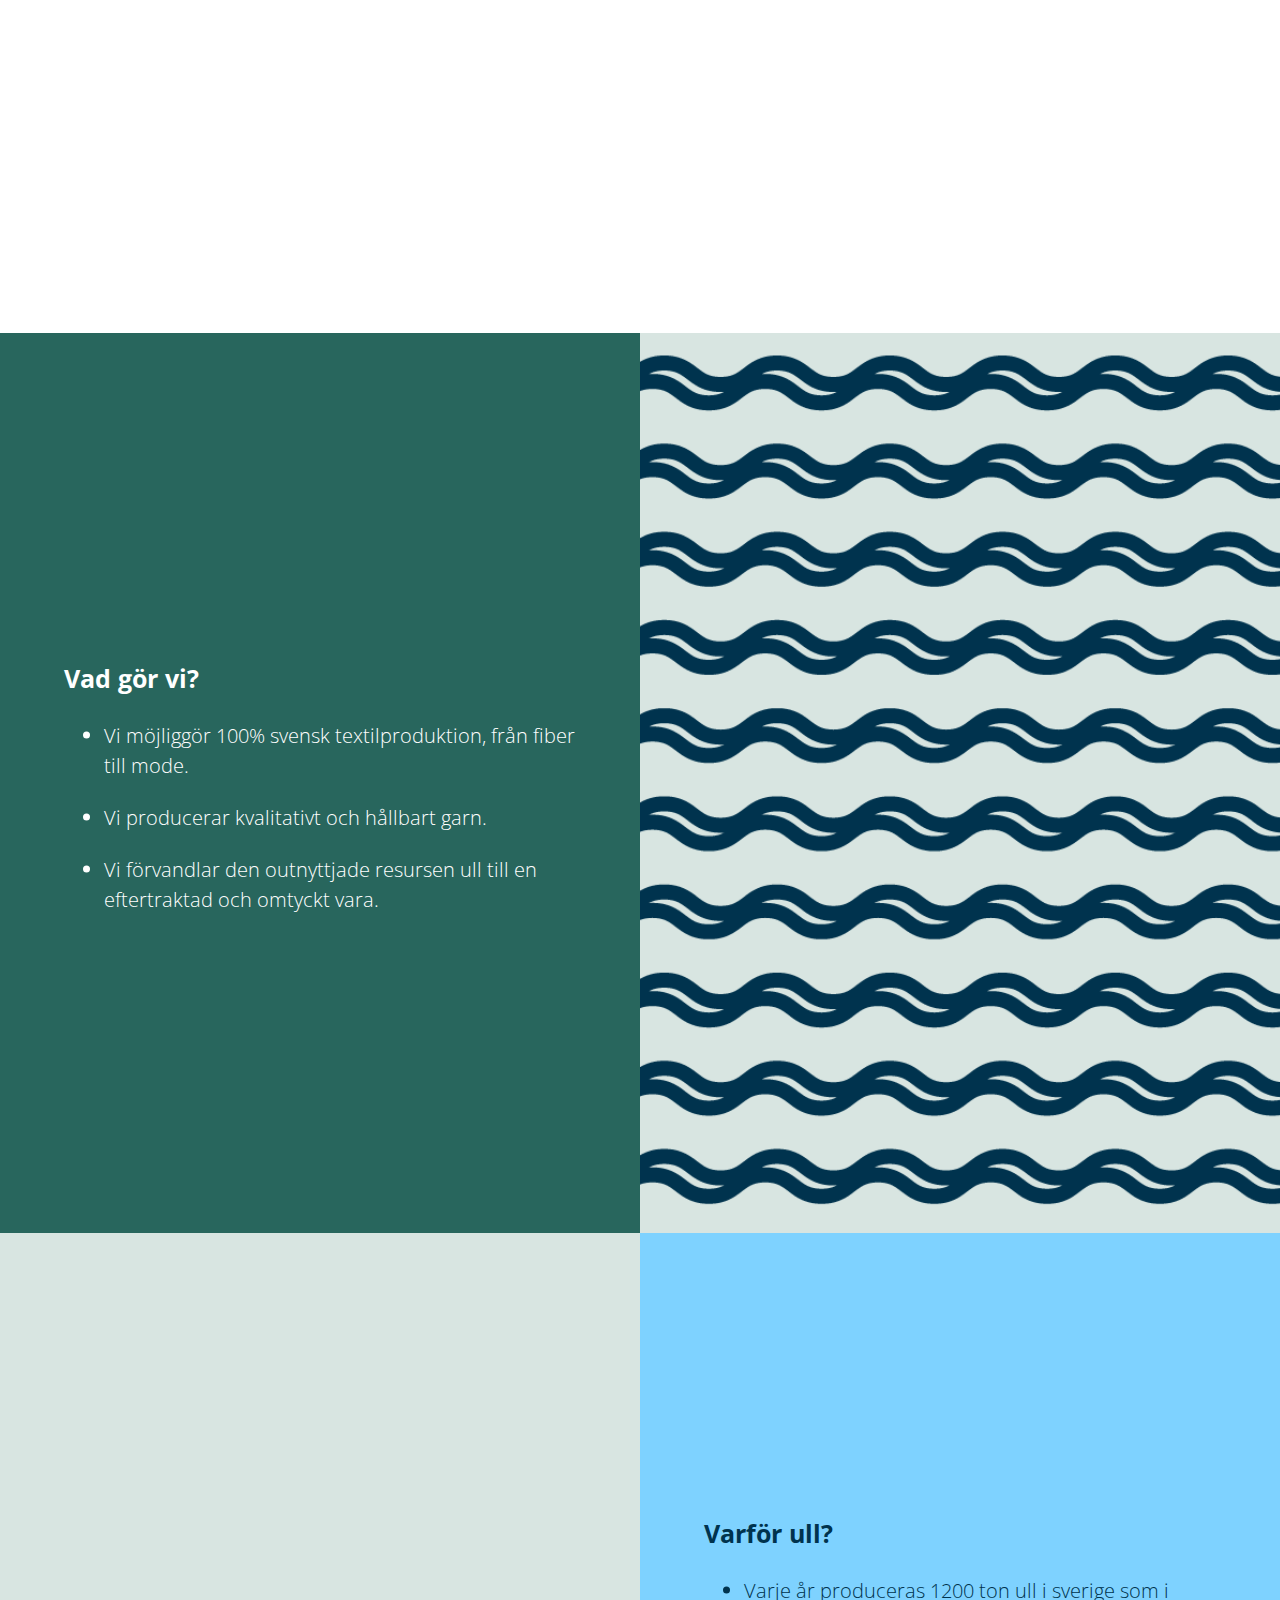
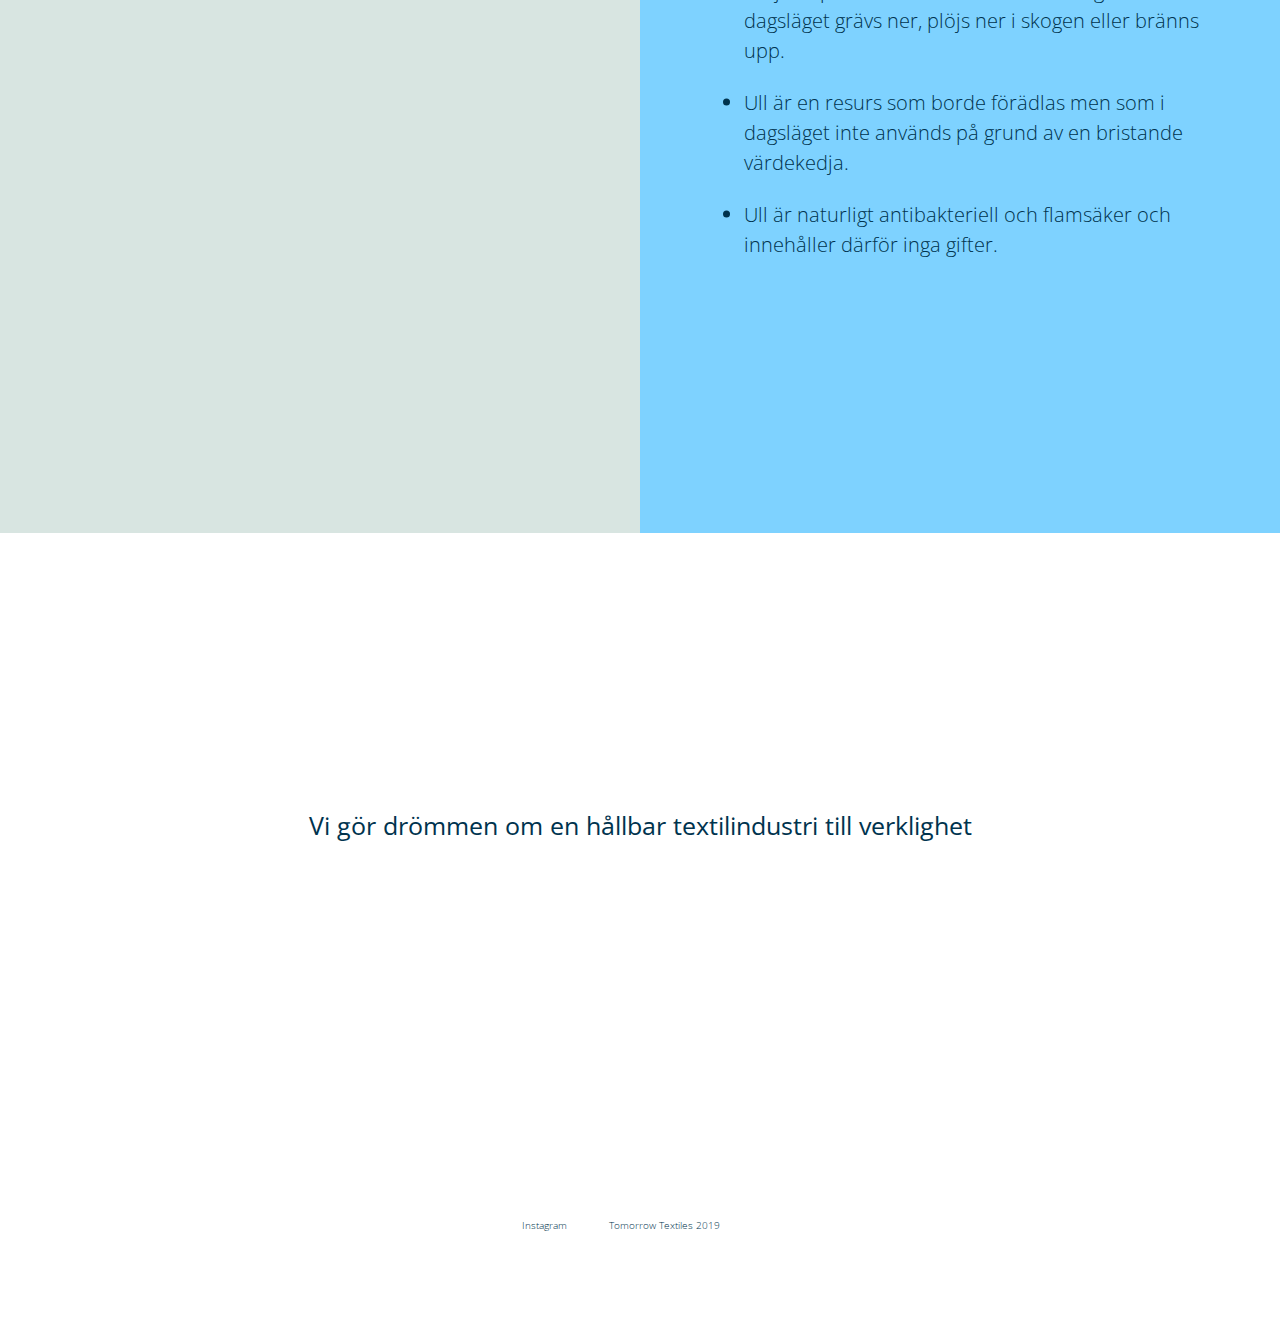
==== commit fa037836: "Update index.html" ====
--- a/index.html
+++ b/index.html
@@ -79,9 +79,7 @@
         <ul>
         <li> Vi möjliggör 100% svensk textilproduktion, från fiber till mode.</li>
         <br>
-        <br>
         <li> Vi producerar kvalitativt och hållbart garn.  </li>
-        <br>
         <br>
         <li> Vi förvandlar den outnyttjade resursen ull till en eftertraktad och omtyckt vara. </li>
       </ul>
